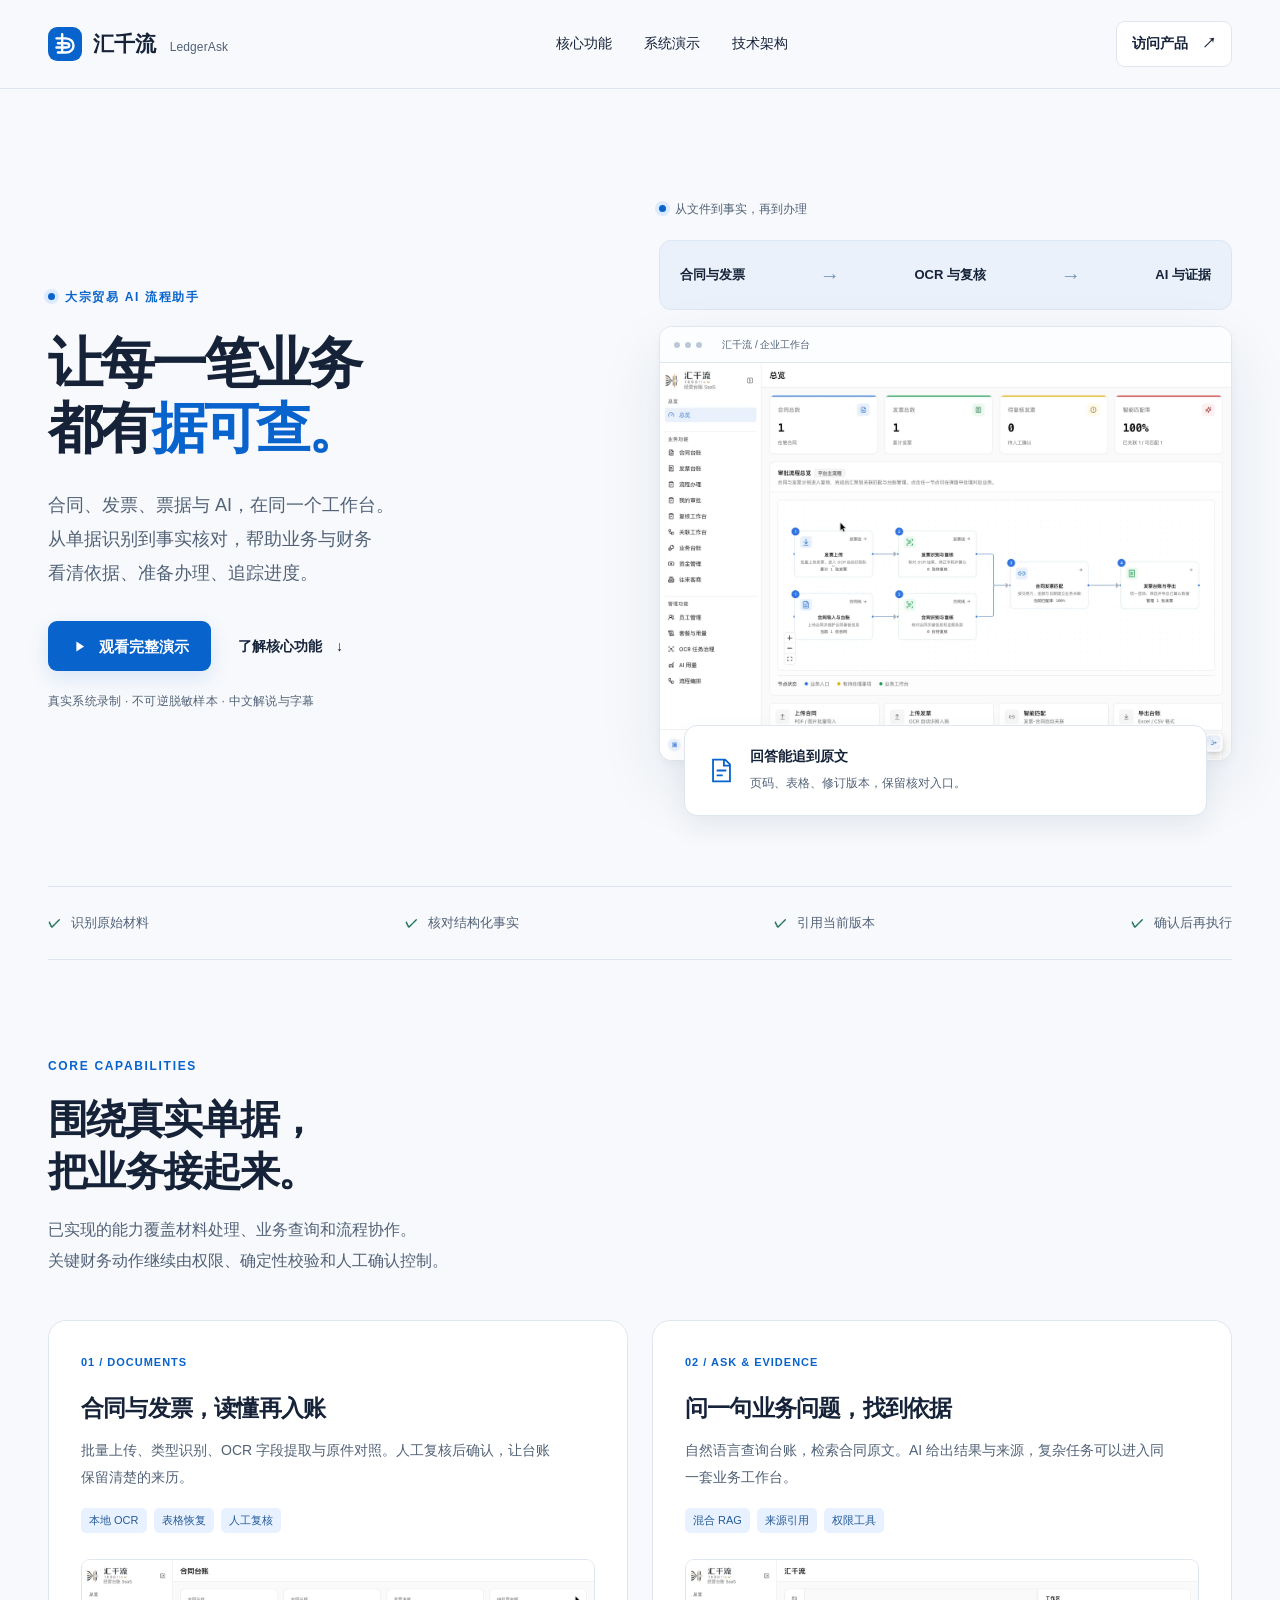
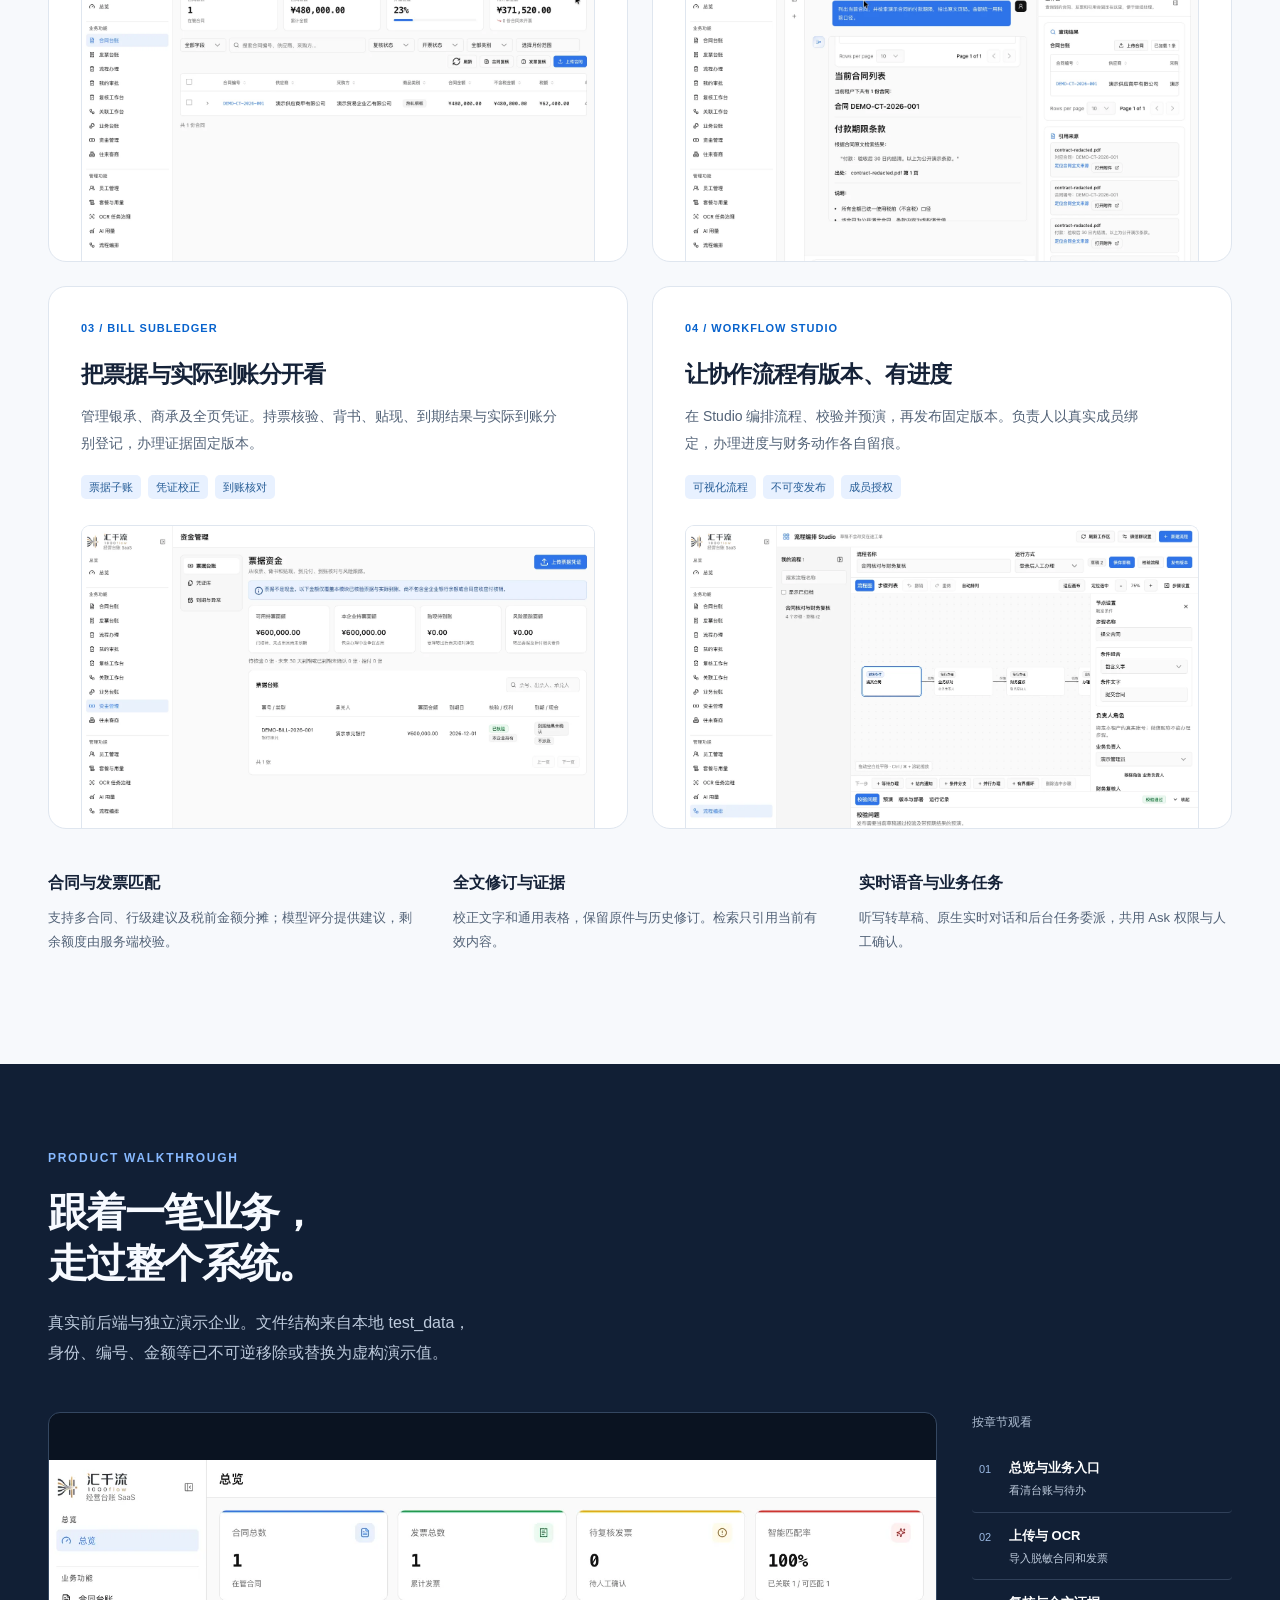
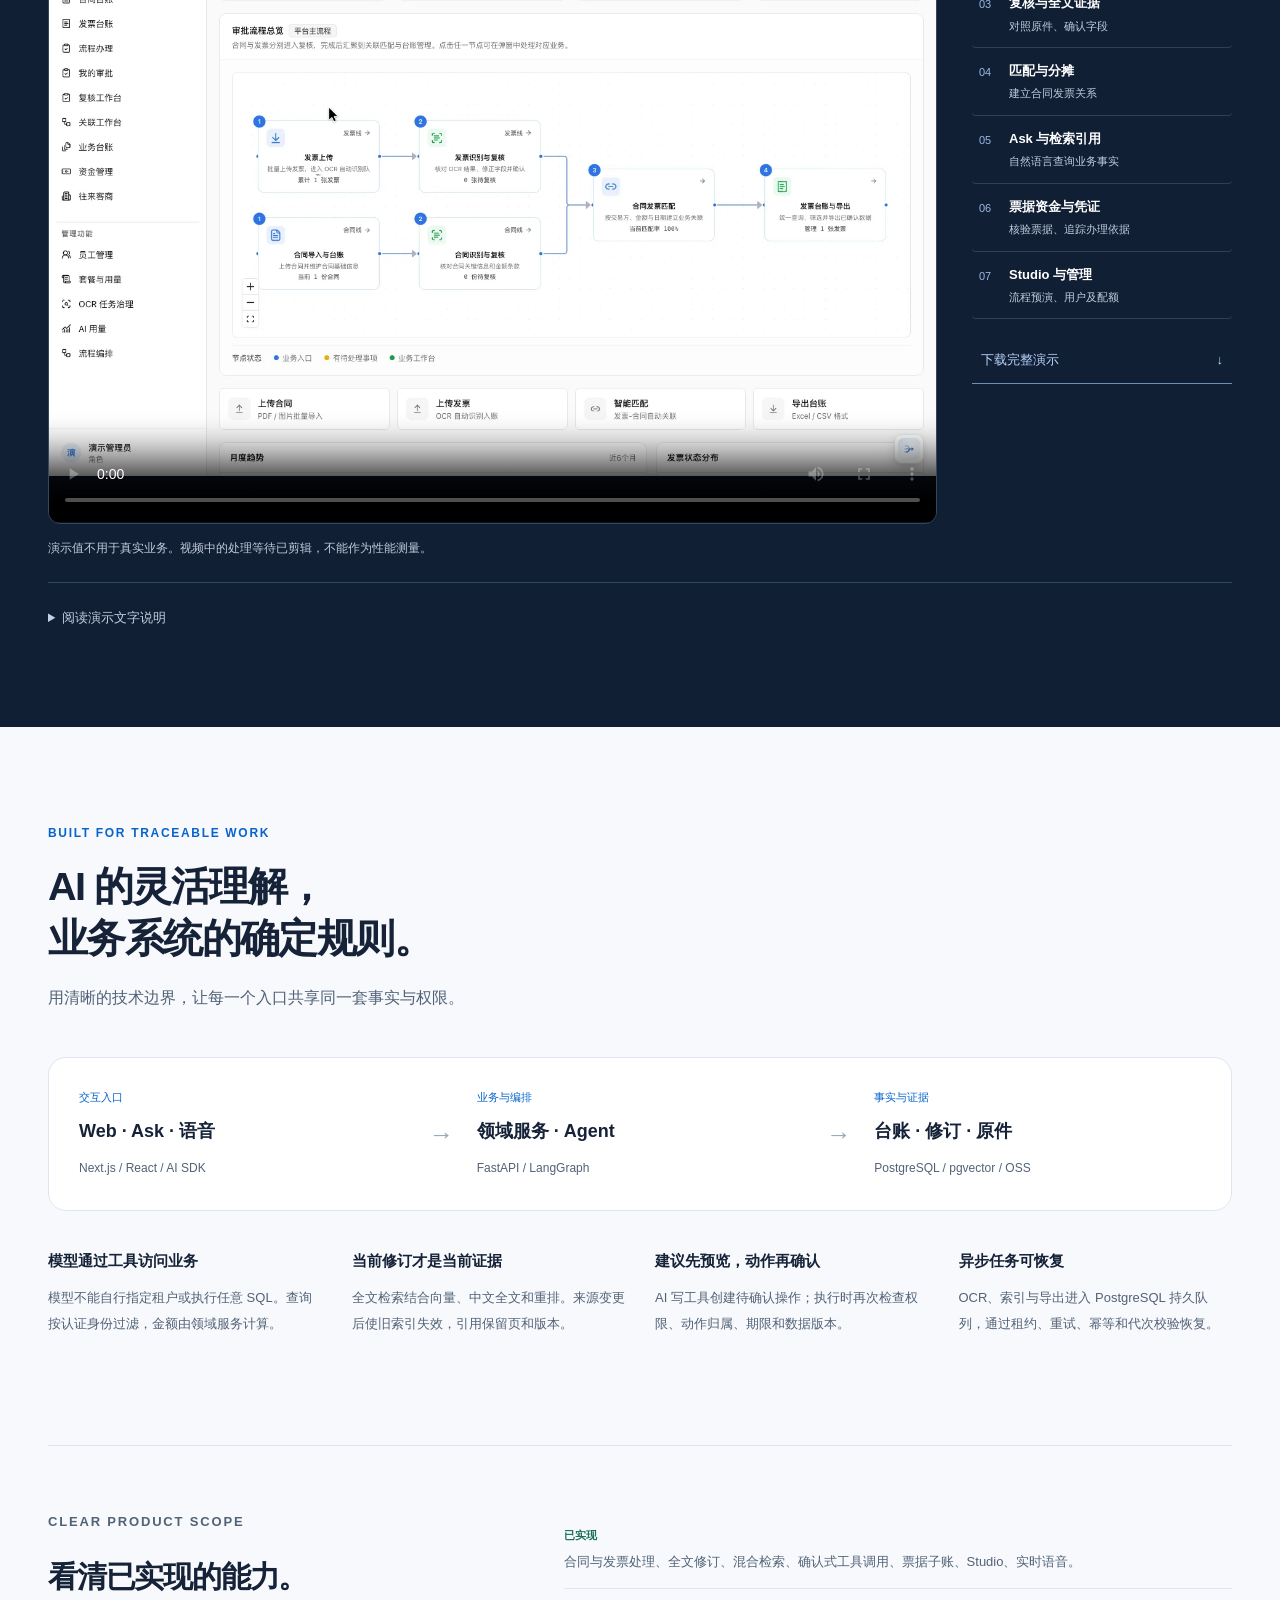
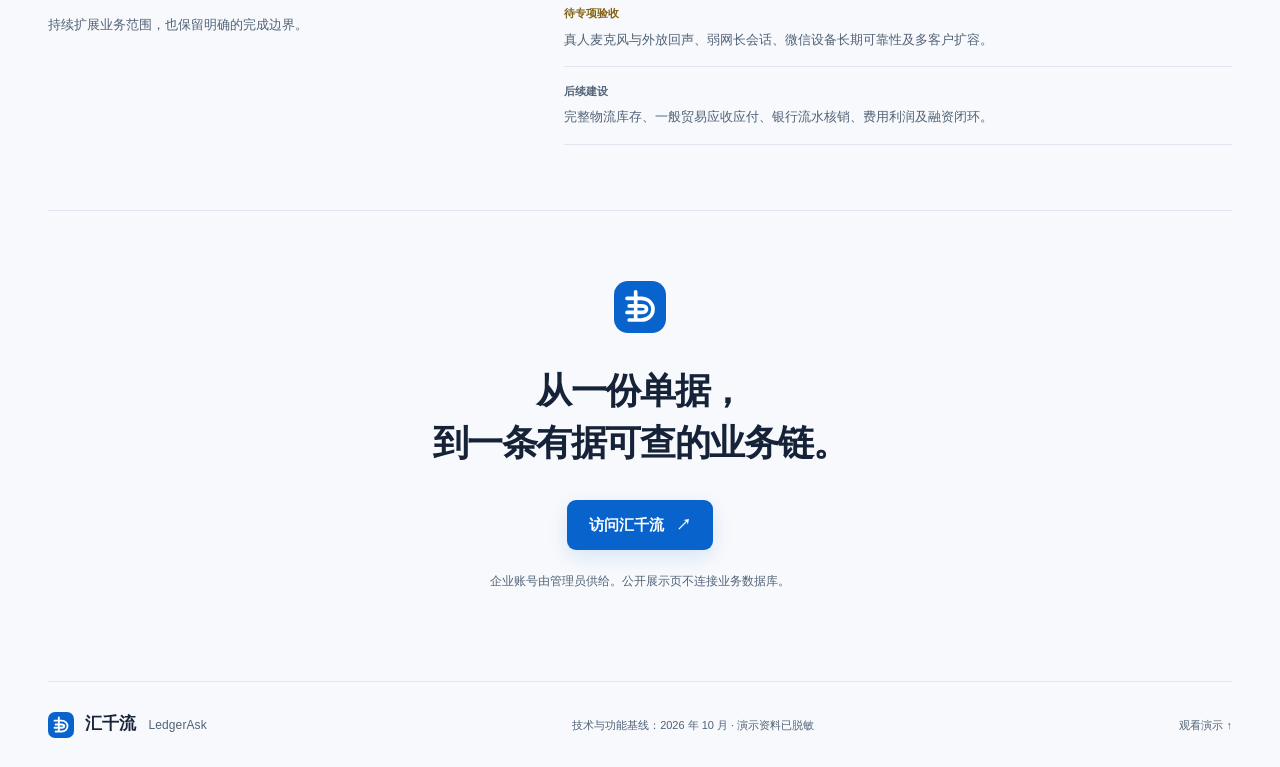
==== ledgerask/index.html @ fc3cd7b1 "Feat: 添加汇千流公开展示与脱敏系统演示" ====
<!doctype html>
<html lang="zh-CN">
<head>
  <meta charset="utf-8">
  <meta name="viewport" content="width=device-width, initial-scale=1">
  <meta name="description" content="汇千流 LedgerAsk：面向大宗贸易企业的 AI 流程助手。合同与发票 OCR、可追溯文档问答、票据资金子账与流程协作。观看脱敏数据的真实系统演示。">
  <meta name="theme-color" content="#f7f9fc">
  <meta property="og:title" content="汇千流 LedgerAsk · 大宗贸易 AI 流程助手">
  <meta property="og:description" content="从一份单据，到一条有据可查的业务链。观看完整脱敏演示。">
  <meta property="og:image" content="https://sleepinwei.github.io/ledgerask/assets/overview.webp">
  <meta property="og:url" content="https://sleepinwei.github.io/ledgerask/">
  <link rel="icon" href="assets/mark.svg" type="image/svg+xml">
  <link rel="stylesheet" href="styles.css">
  <title>汇千流 LedgerAsk · 大宗贸易 AI 流程助手</title>
  <script src="app.js" defer></script>
</head>
<body>
  <a class="skip-link" href="#main">跳到主要内容</a>
  <header class="site-header">
    <a class="brand" href="#top" aria-label="汇千流首页"><img src="assets/mark.svg" width="34" height="34" alt=""><span>汇千流 <small>LedgerAsk</small></span></a>
    <nav aria-label="主导航"><a href="#capabilities">核心功能</a><a href="#demo">系统演示</a><a href="#technology">技术架构</a></nav>
    <a class="header-cta" href="https://1000flow.com" target="_blank" rel="noopener noreferrer">访问产品 <span aria-hidden="true">↗</span></a>
  </header>
  <main id="main">
    <section class="hero section-wrap" id="top">
      <div class="hero-copy">
        <p class="eyebrow"><span class="status-dot"></span> 大宗贸易 AI 流程助手</p>
        <h1>让每一笔业务<br>都有<span class="accent">据可查。</span></h1>
        <p class="hero-description">合同、发票、票据与 AI，在同一个工作台。<br>从单据识别到事实核对，帮助业务与财务<br class="desktop-break">看清依据、准备办理、追踪进度。</p>
        <div class="hero-actions"><a class="button primary" href="#demo"><svg viewBox="0 0 24 24" aria-hidden="true"><path d="m9 5 11 7-11 7z"/></svg>观看完整演示</a><a class="text-link" href="#capabilities">了解核心功能 <span aria-hidden="true">↓</span></a></div>
        <p class="hero-note">真实系统录制 · 不可逆脱敏样本 · 中文解说与字幕</p>
      </div>
      <div class="hero-visual">
        <div class="visual-label"><span class="status-dot"></span> 从文件到事实，再到办理</div>
        <div class="flow-strip" aria-label="处理链路"><span>合同与发票</span><b aria-hidden="true">→</b><span>OCR 与复核</span><b aria-hidden="true">→</b><span>AI 与证据</span></div>
        <div class="browser-frame"><div class="browser-bar"><span></span><span></span><span></span><em>汇千流 / 企业工作台</em></div><img src="assets/overview.webp" width="1440" height="1000" alt="独立演示企业的真实总览，展示合同、发票及待办情况" fetchpriority="high"></div>
        <div class="evidence-note"><svg viewBox="0 0 24 24" aria-hidden="true"><path d="M9 3H5v18h14V7l-4-4H9zm5 0v5h5M8 12h8M8 16h5"/></svg><div><strong>回答能追到原文</strong><span>页码、表格、修订版本，保留核对入口。</span></div></div>
      </div>
    </section>
    <div class="principles-strip section-wrap"><span>识别原始材料</span><span>核对结构化事实</span><span>引用当前版本</span><span>确认后再执行</span></div>

    <section class="section-wrap capabilities" id="capabilities">
      <div class="section-heading"><p class="eyebrow">CORE CAPABILITIES</p><h2>围绕真实单据，<br>把业务接起来。</h2><p>已实现的能力覆盖材料处理、业务查询和流程协作。<br>关键财务动作继续由权限、确定性校验和人工确认控制。</p></div>
      <div class="feature-grid">
        <article class="feature-card"><span class="feature-number">01 / DOCUMENTS</span><h3>合同与发票，读懂再入账</h3><p>批量上传、类型识别、OCR 字段提取与原件对照。人工复核后确认，让台账保留清楚的来历。</p><div class="tags"><span>本地 OCR</span><span>表格恢复</span><span>人工复核</span></div><img src="assets/contracts.webp" alt="脱敏合同台账与服务端金额字段" width="1440" height="1000" loading="lazy"></article>
        <article class="feature-card"><span class="feature-number">02 / ASK & EVIDENCE</span><h3>问一句业务问题，找到依据</h3><p>自然语言查询台账，检索合同原文。AI 给出结果与来源，复杂任务可以进入同一套业务工作台。</p><div class="tags"><span>混合 RAG</span><span>来源引用</span><span>权限工具</span></div><img src="assets/ask.webp" alt="Ask 在独立演示企业查询合同并返回原文引用" width="1440" height="1000" loading="lazy"></article>
        <article class="feature-card"><span class="feature-number">03 / BILL SUBLEDGER</span><h3>把票据与实际到账分开看</h3><p>管理银承、商承及全页凭证。持票核验、背书、贴现、到期结果与实际到账分别登记，办理证据固定版本。</p><div class="tags"><span>票据子账</span><span>凭证校正</span><span>到账核对</span></div><img src="assets/funds.webp" alt="脱敏票据资金子账及凭证入口" width="1440" height="1000" loading="lazy"></article>
        <article class="feature-card"><span class="feature-number">04 / WORKFLOW STUDIO</span><h3>让协作流程有版本、有进度</h3><p>在 Studio 编排流程、校验并预演，再发布固定版本。负责人以真实成员绑定，办理进度与财务动作各自留痕。</p><div class="tags"><span>可视化流程</span><span>不可变发布</span><span>成员授权</span></div><img src="assets/studio.webp" alt="Studio 脱敏流程图、节点配置和预演界面" width="1440" height="1000" loading="lazy"></article>
      </div>
      <div class="secondary-features"><article><h3>合同与发票匹配</h3><p>支持多合同、行级建议及税前金额分摊；模型评分提供建议，剩余额度由服务端校验。</p></article><article><h3>全文修订与证据</h3><p>校正文字和通用表格，保留原件与历史修订。检索只引用当前有效内容。</p></article><article><h3>实时语音与业务任务</h3><p>听写转草稿、原生实时对话和后台任务委派，共用 Ask 权限与人工确认。</p></article></div>
    </section>

    <section class="demo-section" id="demo">
      <div class="section-wrap"><div class="section-heading"><p class="eyebrow">PRODUCT WALKTHROUGH</p><h2>跟着一笔业务，<br>走过整个系统。</h2><p>真实前后端与独立演示企业。文件结构来自本地 test_data，<br>身份、编号、金额等已不可逆移除或替换为虚构演示值。</p></div>
        <div class="demo-grid"><div class="video-frame"><video id="walkthrough" controls playsinline preload="metadata" poster="assets/overview.webp" aria-label="汇千流完整系统演示，含中文解说"><source src="assets/ledgerask-walkthrough.mp4" type="video/mp4"><track kind="captions" src="assets/captions-zh.vtt" srclang="zh-CN" label="中文"><track kind="chapters" src="assets/chapters-zh.vtt" srclang="zh-CN" label="演示章节"><p>浏览器无法播放视频。<a href="assets/ledgerask-walkthrough.mp4">下载 MP4 演示</a></p></video><p class="video-footnote">演示值不用于真实业务。视频中的处理等待已剪辑，不能作为性能测量。</p></div><div class="chapters" aria-label="视频章节"><p class="chapter-label">按章节观看</p><ol id="chapter-list"><li><button data-time="0"><span>01</span><strong>总览与业务入口</strong><small>看清台账与待办</small></button></li><li><button data-time="25.6"><span>02</span><strong>上传与 OCR</strong><small>导入脱敏合同和发票</small></button></li><li><button data-time="57.9"><span>03</span><strong>复核与全文证据</strong><small>对照原件、确认字段</small></button></li><li><button data-time="91.9"><span>04</span><strong>匹配与分摊</strong><small>建立合同发票关系</small></button></li><li><button data-time="124.7"><span>05</span><strong>Ask 与检索引用</strong><small>自然语言查询业务事实</small></button></li><li><button data-time="171.45"><span>06</span><strong>票据资金与凭证</strong><small>核验票据、追踪办理依据</small></button></li><li><button data-time="207.45"><span>07</span><strong>Studio 与管理</strong><small>流程预演、用户及配额</small></button></li></ol><a class="video-download" href="assets/ledgerask-walkthrough.mp4" download>下载完整演示 <span aria-hidden="true">↓</span></a></div></div>
        <details class="transcript"><summary>阅读演示文字说明</summary><div id="transcript-content"><p>演示先从企业总览进入合同和发票台账，上传经过不可逆脱敏的文件。系统提取字段后，用户在复核工作台核对原件并确认数据；全文工作台保留页码及修订。合同与发票建立税前金额分摊，Ask 再根据台账与原文回答问题。票据工作台区分票面金额、核验、办理状态和现金到账，Studio 通过固定版本组织协作。最后查看租户用户和配额。实时语音已实现，真人收音及弱网体验仍需专项验收。</p></div></details>
      </div>
    </section>

    <section class="section-wrap technology" id="technology"><div class="section-heading"><p class="eyebrow">BUILT FOR TRACEABLE WORK</p><h2>AI 的灵活理解，<br>业务系统的确定规则。</h2><p>用清晰的技术边界，让每一个入口共享同一套事实与权限。</p></div><div class="architecture" aria-label="系统技术架构"><div><small>交互入口</small><strong>Web · Ask · 语音</strong><span>Next.js / React / AI SDK</span></div><span class="architecture-arrow" aria-hidden="true">→</span><div><small>业务与编排</small><strong>领域服务 · Agent</strong><span>FastAPI / LangGraph</span></div><span class="architecture-arrow" aria-hidden="true">→</span><div><small>事实与证据</small><strong>台账 · 修订 · 原件</strong><span>PostgreSQL / pgvector / OSS</span></div></div><div class="technical-grid"><article><h3>模型通过工具访问业务</h3><p>模型不能自行指定租户或执行任意 SQL。查询按认证身份过滤，金额由领域服务计算。</p></article><article><h3>当前修订才是当前证据</h3><p>全文检索结合向量、中文全文和重排。来源变更后使旧索引失效，引用保留页和版本。</p></article><article><h3>建议先预览，动作再确认</h3><p>AI 写工具创建待确认操作；执行时再次检查权限、动作归属、期限和数据版本。</p></article><article><h3>异步任务可恢复</h3><p>OCR、索引与导出进入 PostgreSQL 持久队列，通过租约、重试、幂等和代次校验恢复。</p></article></div></section>

    <section class="section-wrap boundaries"><div><p class="eyebrow">CLEAR PRODUCT SCOPE</p><h2>看清已实现的能力。</h2><p>持续扩展业务范围，也保留明确的完成边界。</p></div><div class="scope-list"><p><span class="scope-status">已实现</span>合同与发票处理、全文修订、混合检索、确认式工具调用、票据子账、Studio、实时语音。</p><p><span class="scope-status pending">待专项验收</span>真人麦克风与外放回声、弱网长会话、微信设备长期可靠性及多客户扩容。</p><p><span class="scope-status planned">后续建设</span>完整物流库存、一般贸易应收应付、银行流水核销、费用利润及融资闭环。</p></div></section>
    <section class="closing section-wrap"><img src="assets/mark.svg" width="52" height="52" alt=""><h2>从一份单据，<br>到一条有据可查的业务链。</h2><a class="button primary" href="https://1000flow.com" target="_blank" rel="noopener noreferrer">访问汇千流 <span aria-hidden="true">↗</span></a><p>企业账号由管理员供给。公开展示页不连接业务数据库。</p></section>
  </main>
  <footer class="section-wrap"><a class="brand" href="#top"><img src="assets/mark.svg" width="26" height="26" alt=""><span>汇千流 <small>LedgerAsk</small></span></a><p>技术与功能基线：2026 年 10 月 · 演示资料已脱敏</p><a href="#demo">观看演示 ↑</a></footer>
</body>
</html>
---- ledgerask/styles.css ----
:root{--background:#f7f9fc;--card:#fff;--ink:#152238;--muted:#526277;--accent:#0863cd;--accent-light:#e8f1ff;--border:#dfe6ef;--dark:#111f35;--success:#197052;--radius:18px}*{box-sizing:border-box}html{scroll-behavior:smooth;scroll-padding-top:96px}body{margin:0;background:var(--background);color:var(--ink);font-family:Inter,-apple-system,BlinkMacSystemFont,"PingFang SC","Microsoft YaHei",sans-serif;font-size:16px;line-height:1.7}a{color:inherit;text-decoration:none}button,a{-webkit-tap-highlight-color:transparent}button{font:inherit;cursor:pointer}button:focus-visible,a:focus-visible,summary:focus-visible{outline:3px solid var(--accent);outline-offset:5px}img{max-width:100%;height:auto}svg{width:22px;height:22px;flex:none}section{scroll-margin-top:28px}.section-wrap{width:min(1240px,calc(100% - 96px));margin-inline:auto}.skip-link{position:fixed;top:-70px;left:20px;z-index:20;background:var(--ink);color:white;padding:12px 20px}.skip-link:focus{top:12px}.site-header{display:flex;align-items:center;justify-content:space-between;padding:21px 48px;border-bottom:1px solid var(--border);position:sticky;top:0;z-index:10;background:rgba(247,249,252,.96);backdrop-filter:blur(10px)}.brand{display:flex;align-items:center;gap:11px;font-size:21px;font-weight:700;letter-spacing:.01em}.brand small{font-size:12px;letter-spacing:.01em;font-weight:500;color:var(--muted);margin-left:7px}.site-header nav{display:flex;gap:32px;font-size:14px}.site-header nav a{padding:9px 0}.site-header a:hover{color:var(--accent)}.header-cta{font-size:14px;font-weight:600;padding:10px 15px;border:1px solid var(--border);border-radius:9px;background:white}.header-cta span{margin-left:10px}.hero{display:grid;grid-template-columns:1fr 1.03fr;gap:55px;align-items:center;padding:94px 0 70px}.eyebrow{color:var(--accent);font-size:12px;letter-spacing:.14em;font-weight:650;text-transform:uppercase;margin:0 0 24px;display:flex;align-items:center;gap:10px}.status-dot{width:7px;height:7px;border-radius:50%;background:var(--accent);display:inline-block;box-shadow:0 0 0 4px #dceaff;flex:none}h1,h2,h3,p{margin-top:0}h1{font-size:clamp(43px,4.3vw,64px);font-weight:750;line-height:1.19;letter-spacing:-.055em;margin-bottom:26px}.accent{color:var(--accent)}.hero-description{font-size:18px;line-height:1.9;color:var(--muted);margin-bottom:31px}.hero-actions{display:flex;align-items:center;gap:27px;flex-wrap:wrap}.button{display:inline-flex;align-items:center;justify-content:center;gap:12px;min-height:50px;padding:12px 22px;border-radius:9px;font-size:15px;font-weight:650;transition:background .2s,transform .2s}.primary{background:var(--accent);color:white;box-shadow:0 7px 20px #0863cd20}.primary:hover{background:#074fa3;transform:translateY(-2px)}.primary svg{fill:currentColor;width:17px;height:17px}.text-link{font-size:14px;font-weight:600;padding:10px 0}.text-link span{margin-left:10px}.hero-note{font-size:12px;color:var(--muted);margin:20px 0 0;letter-spacing:.02em}.hero-visual{position:relative;padding:16px 0 55px}.visual-label{display:flex;align-items:center;gap:9px;font-size:12px;color:var(--muted);margin-bottom:21px}.flow-strip{display:flex;align-items:center;justify-content:space-between;padding:17px 20px;background:#eaf1fa;border:1px solid #dce7f6;border-radius:12px;margin-bottom:16px;font-size:13px;font-weight:600}.flow-strip b{font-size:20px;font-weight:400;color:#7793b2}.browser-frame{background:white;border:1px solid var(--border);border-radius:13px;overflow:hidden;box-shadow:0 24px 65px #17345416,0 4px 10px #17345408}.browser-frame img{width:100%;display:block;aspect-ratio:1.44;object-fit:cover}.browser-bar{height:36px;display:flex;gap:5px;align-items:center;padding:0 14px;border-bottom:1px solid var(--border);background:#fcfdff}.browser-bar>span{height:6px;width:6px;border-radius:50%;background:#bcc8d8}.browser-bar em{font-size:10px;font-style:normal;margin-left:15px;color:var(--muted)}.evidence-note{position:absolute;bottom:0;left:25px;right:25px;display:flex;align-items:center;gap:14px;padding:19px 22px;background:white;border:1px solid var(--border);border-radius:13px;box-shadow:0 12px 28px #15305210}.evidence-note svg{stroke:var(--accent);fill:none;stroke-width:1.5;width:29px;height:29px}.evidence-note strong{display:block;font-size:14px}.evidence-note span{color:var(--muted);font-size:12px}.principles-strip{display:flex;justify-content:space-between;gap:16px;padding:25px 0;border-top:1px solid var(--border);border-bottom:1px solid var(--border);font-size:13px;color:var(--muted)}.principles-strip span::before{content:"✓";color:var(--success);font-weight:700;margin-right:10px}.capabilities{padding-block:96px}.section-heading{margin-bottom:44px}.section-heading .eyebrow{margin-bottom:18px}h2{font-size:clamp(32px,3.1vw,45px);line-height:1.3;letter-spacing:-.04em;margin-bottom:18px;font-weight:700}.section-heading>p:last-child{color:var(--muted);max-width:680px;line-height:1.9}.feature-grid{display:grid;grid-template-columns:1fr 1fr;gap:24px}.feature-card{background:var(--card);border:1px solid var(--border);border-radius:var(--radius);padding:32px 32px 0;overflow:hidden}.feature-number{display:block;font-size:11px;letter-spacing:.09em;color:var(--accent);font-weight:650;margin-bottom:20px}.feature-card h3{font-size:23px;line-height:1.45;letter-spacing:-.035em;margin-bottom:12px}.feature-card p{color:var(--muted);font-size:14px;line-height:1.9;max-width:480px;margin-bottom:18px}.tags{display:flex;gap:7px;flex-wrap:wrap;margin-bottom:26px}.tags span{font-size:11px;background:var(--accent-light);color:#245b95;border-radius:5px;padding:3px 8px}.feature-card img{border:1px solid var(--border);border-bottom:0;border-radius:9px 9px 0 0;width:100%;display:block;aspect-ratio:1.7;object-fit:cover;object-position:top}.secondary-features{display:grid;grid-template-columns:repeat(3,1fr);gap:32px;margin-top:40px}.secondary-features h3{font-size:16px;margin-bottom:10px}.secondary-features p{font-size:13px;line-height:1.9;color:var(--muted)}.demo-section{background:var(--dark);color:#f7faff;padding:84px 0}.demo-section .eyebrow{color:#87b9ff}.demo-section .section-heading>p:last-child{color:#becbdd}.demo-grid{display:grid;grid-template-columns:minmax(0,1fr) 260px;gap:35px}.video-frame video{width:100%;display:block;background:#0a1321;border:1px solid #344761;border-radius:12px;aspect-ratio:1.25;object-fit:contain}.video-footnote{font-size:12px;color:#c0cada;margin:14px 0 0}.chapter-label{font-size:12px;color:#b2c1d5;margin-bottom:12px}.chapters ol{list-style:none;padding:0;margin:0}.chapters button{background:none;border:0;border-bottom:1px solid #304059;color:white;text-align:left;width:100%;padding:12px 10px 12px 37px;position:relative;min-height:61px;border-radius:4px;transition:background .2s}.chapters button:hover,.chapters button[aria-current="true"]{background:#203554}.chapters button>span{position:absolute;left:7px;top:15px;color:#9ab8e2;font-size:11px}.chapters strong{display:block;font-size:13px;font-weight:600}.chapters small{display:block;font-size:11px;color:#c1cedf;margin-top:2px}.video-download{display:flex;justify-content:space-between;border-bottom:1px solid #708db4;font-size:13px;padding:16px 9px 12px;margin-top:14px;color:#b9d5ff}.transcript{margin-top:24px;border-top:1px solid #344761;padding-top:16px;font-size:13px;color:#c4d1e2}.transcript summary{cursor:pointer;padding:8px 0;width:fit-content;min-height:44px}.transcript p{max-width:900px;line-height:2;margin-top:14px}.technology{padding-block:96px}.architecture{display:flex;gap:23px;align-items:center;padding:30px;background:white;border:1px solid var(--border);border-radius:var(--radius)}.architecture>div{flex:1;min-width:0}.architecture small{display:block;font-size:11px;color:var(--accent);margin-bottom:9px}.architecture strong{font-size:18px;display:block;margin-bottom:7px}.architecture div>span{font-size:12px;color:var(--muted)}.architecture-arrow{font-size:25px;color:#92a8c0}.technical-grid{display:grid;grid-template-columns:repeat(4,1fr);gap:30px;margin-top:38px}.technical-grid h3{font-size:15px;line-height:1.6;margin-bottom:12px}.technical-grid p{font-size:13px;color:var(--muted);line-height:1.95}.boundaries{display:grid;grid-template-columns:.8fr 1.2fr;gap:70px;border-top:1px solid var(--border);padding-top:65px;padding-bottom:65px}.boundaries h2{font-size:30px}.boundaries p{font-size:13px;color:var(--muted)}.scope-list p{padding:15px 0;border-bottom:1px solid var(--border);margin:0;font-size:13px}.scope-status{display:block;font-size:11px;font-weight:650;color:var(--success);margin-bottom:6px}.scope-status.pending{color:#836214}.scope-status.planned{color:var(--muted)}.closing{text-align:center;border-top:1px solid var(--border);padding-block:70px 78px}.closing>img{margin-bottom:24px}.closing h2{font-size:36px;line-height:1.45}.closing .button{margin-top:13px}.closing p{font-size:12px;color:var(--muted);margin-top:21px}footer{border-top:1px solid var(--border);padding-block:28px;display:flex;align-items:center;justify-content:space-between;gap:20px}footer .brand{font-size:17px}footer p,footer>a:last-child{font-size:11px;color:var(--muted);margin:0}
@media(min-width:1500px){.hero{padding-block:110px 90px}}@media(max-width:1050px){.section-wrap{width:calc(100% - 64px)}.site-header{padding:16px 32px}.site-header nav{gap:20px}.hero{gap:28px;padding-block:65px}.hero-description{font-size:16px}.hero-actions{gap:18px}.technical-grid{grid-template-columns:1fr 1fr}.demo-grid{grid-template-columns:minmax(0,1fr) 220px;gap:22px}.feature-card{padding:25px 25px 0}.boundaries{gap:40px}.desktop-break{display:none}}
@media(max-width:760px){html{scroll-padding-top:80px}.section-wrap{width:calc(100% - 40px)}.site-header{padding:14px 20px}.brand{font-size:18px}.brand small{display:none}.site-header nav{display:none}.header-cta{font-size:12px;padding:9px 12px}.hero{grid-template-columns:1fr;padding:52px 0 40px;gap:38px}h1{font-size:48px}.hero-description{font-size:16px}.hero-visual{max-width:600px;width:100%}.principles-strip{display:grid;grid-template-columns:1fr 1fr;font-size:12px;padding:20px 0;gap:13px}.capabilities,.technology{padding-block:62px}.section-heading{margin-bottom:30px}h2{font-size:32px}.section-heading>p:last-child{font-size:14px}.feature-grid{grid-template-columns:1fr;gap:20px}.feature-card h3{font-size:22px}.secondary-features{grid-template-columns:1fr;gap:13px;margin-top:28px}.secondary-features article{padding-bottom:12px;border-bottom:1px solid var(--border)}.demo-section{padding-block:60px}.demo-grid{grid-template-columns:1fr;gap:28px}.chapters ol{display:grid;grid-template-columns:1fr 1fr;gap:4px 10px}.chapters button{min-height:76px}.video-download{max-width:300px}.architecture{flex-direction:column;align-items:stretch;padding:25px;gap:14px}.architecture-arrow{transform:rotate(90deg);align-self:flex-start;line-height:1}.technical-grid{gap:20px}.boundaries{grid-template-columns:1fr;gap:18px;padding-block:45px}.boundaries .eyebrow{margin-bottom:15px}.closing{padding-block:50px}.closing h2{font-size:30px}footer{flex-wrap:wrap;gap:12px}footer p{width:100%;order:3}}
@media(prefers-reduced-motion:reduce){html{scroll-behavior:auto}*,*::before,*::after{transition:none!important;animation:none!important}.primary:hover{transform:none}}
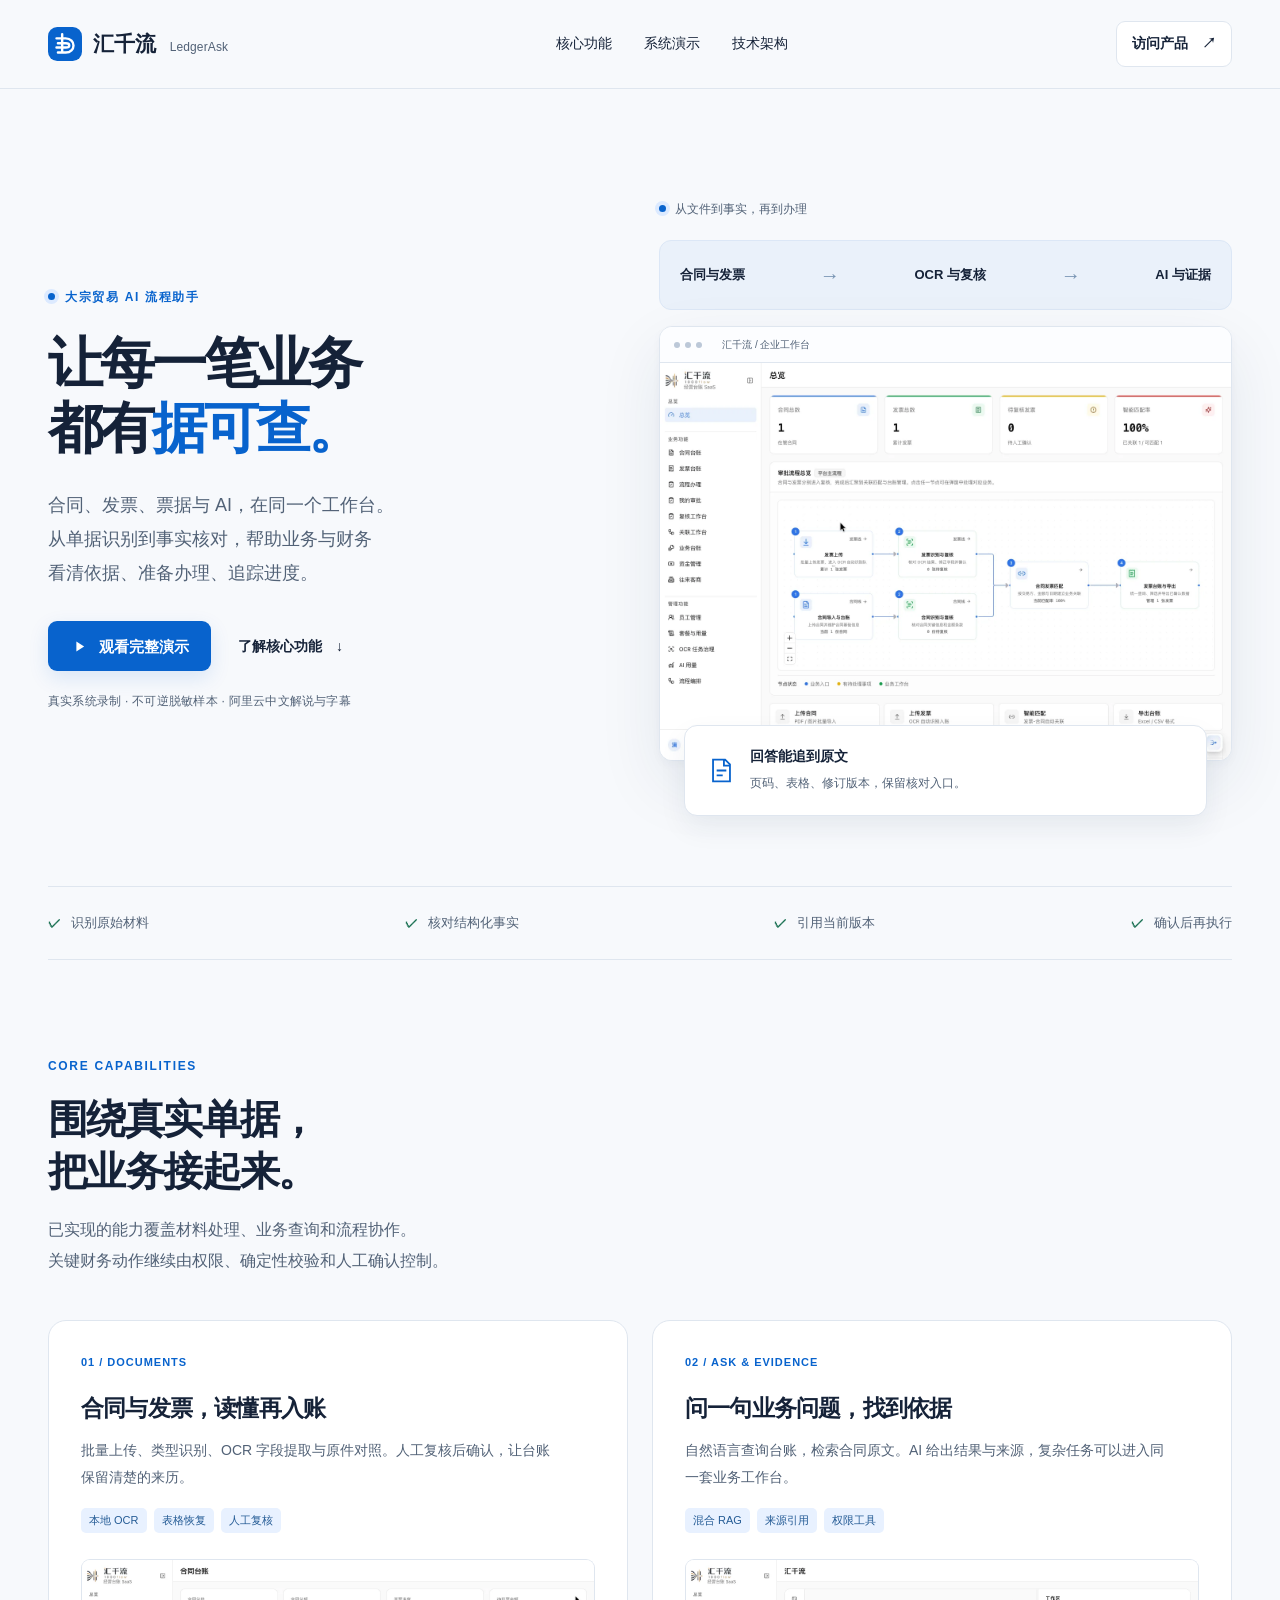
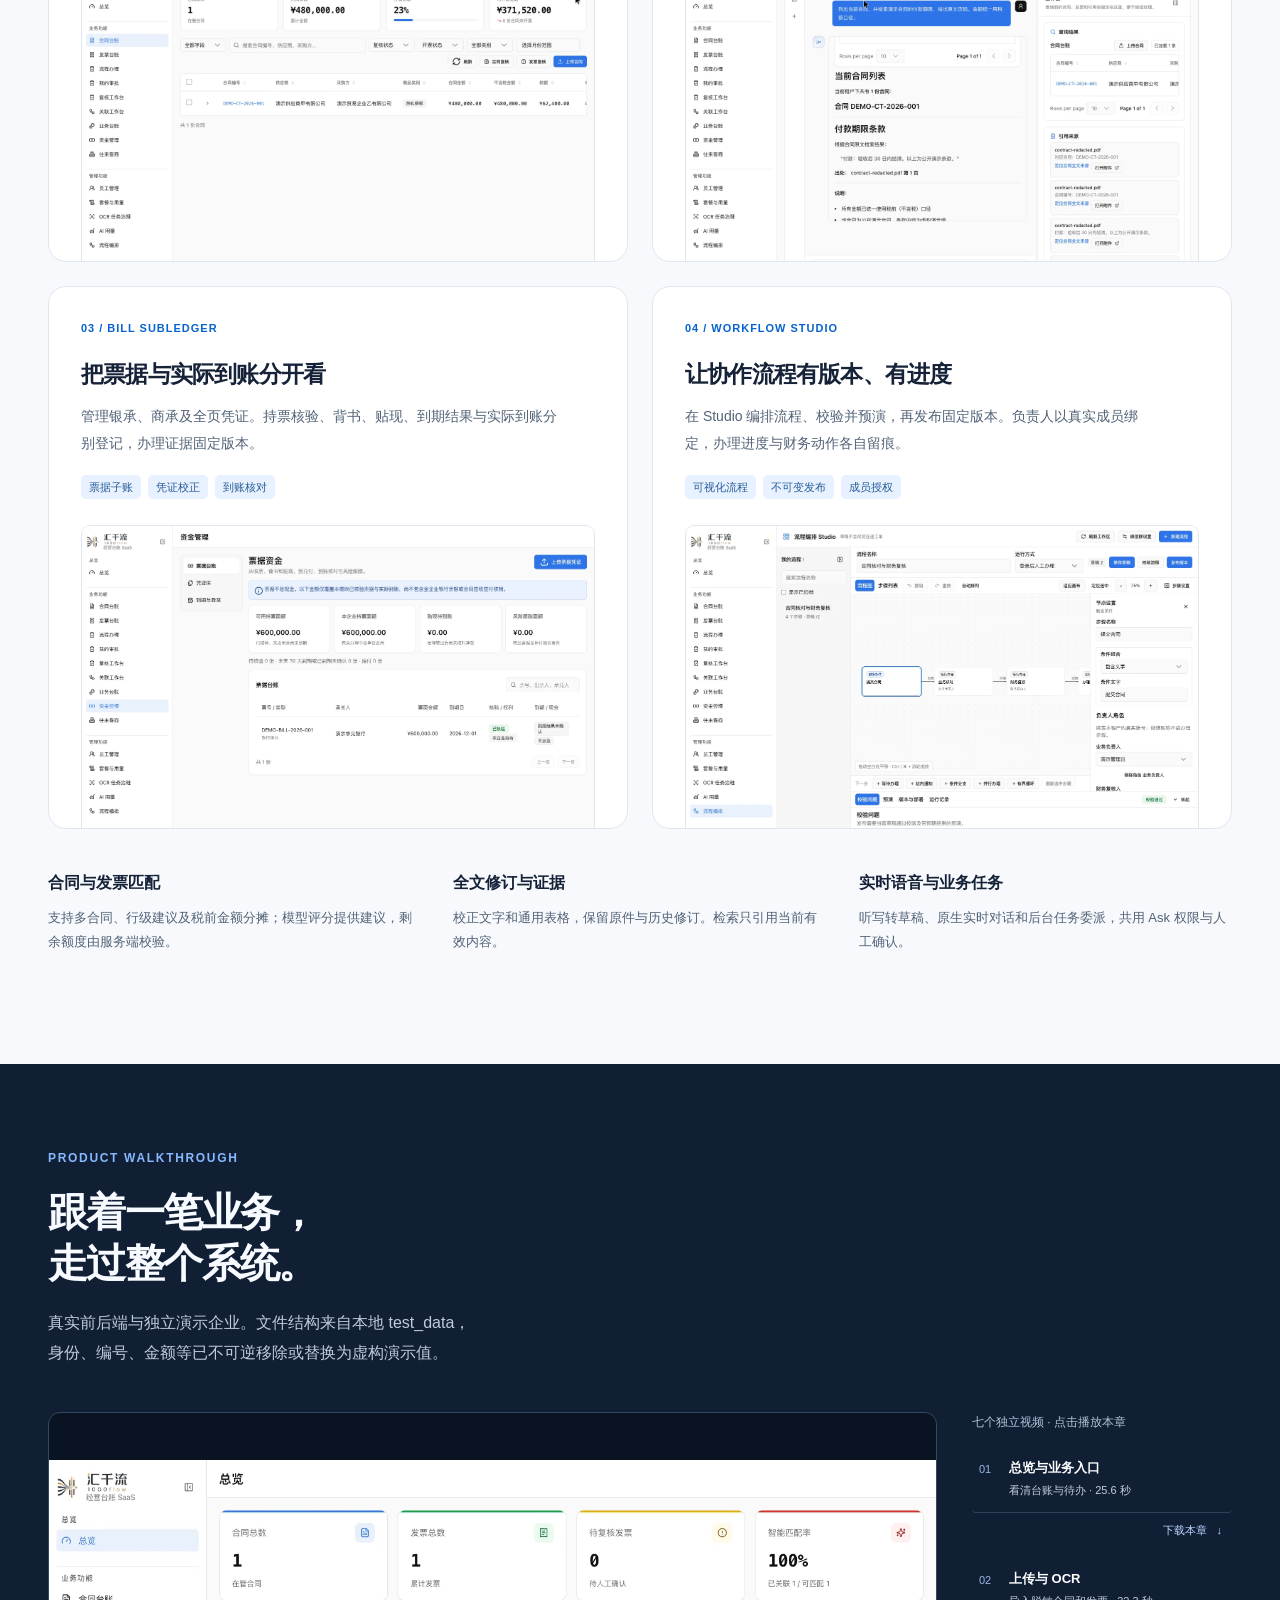
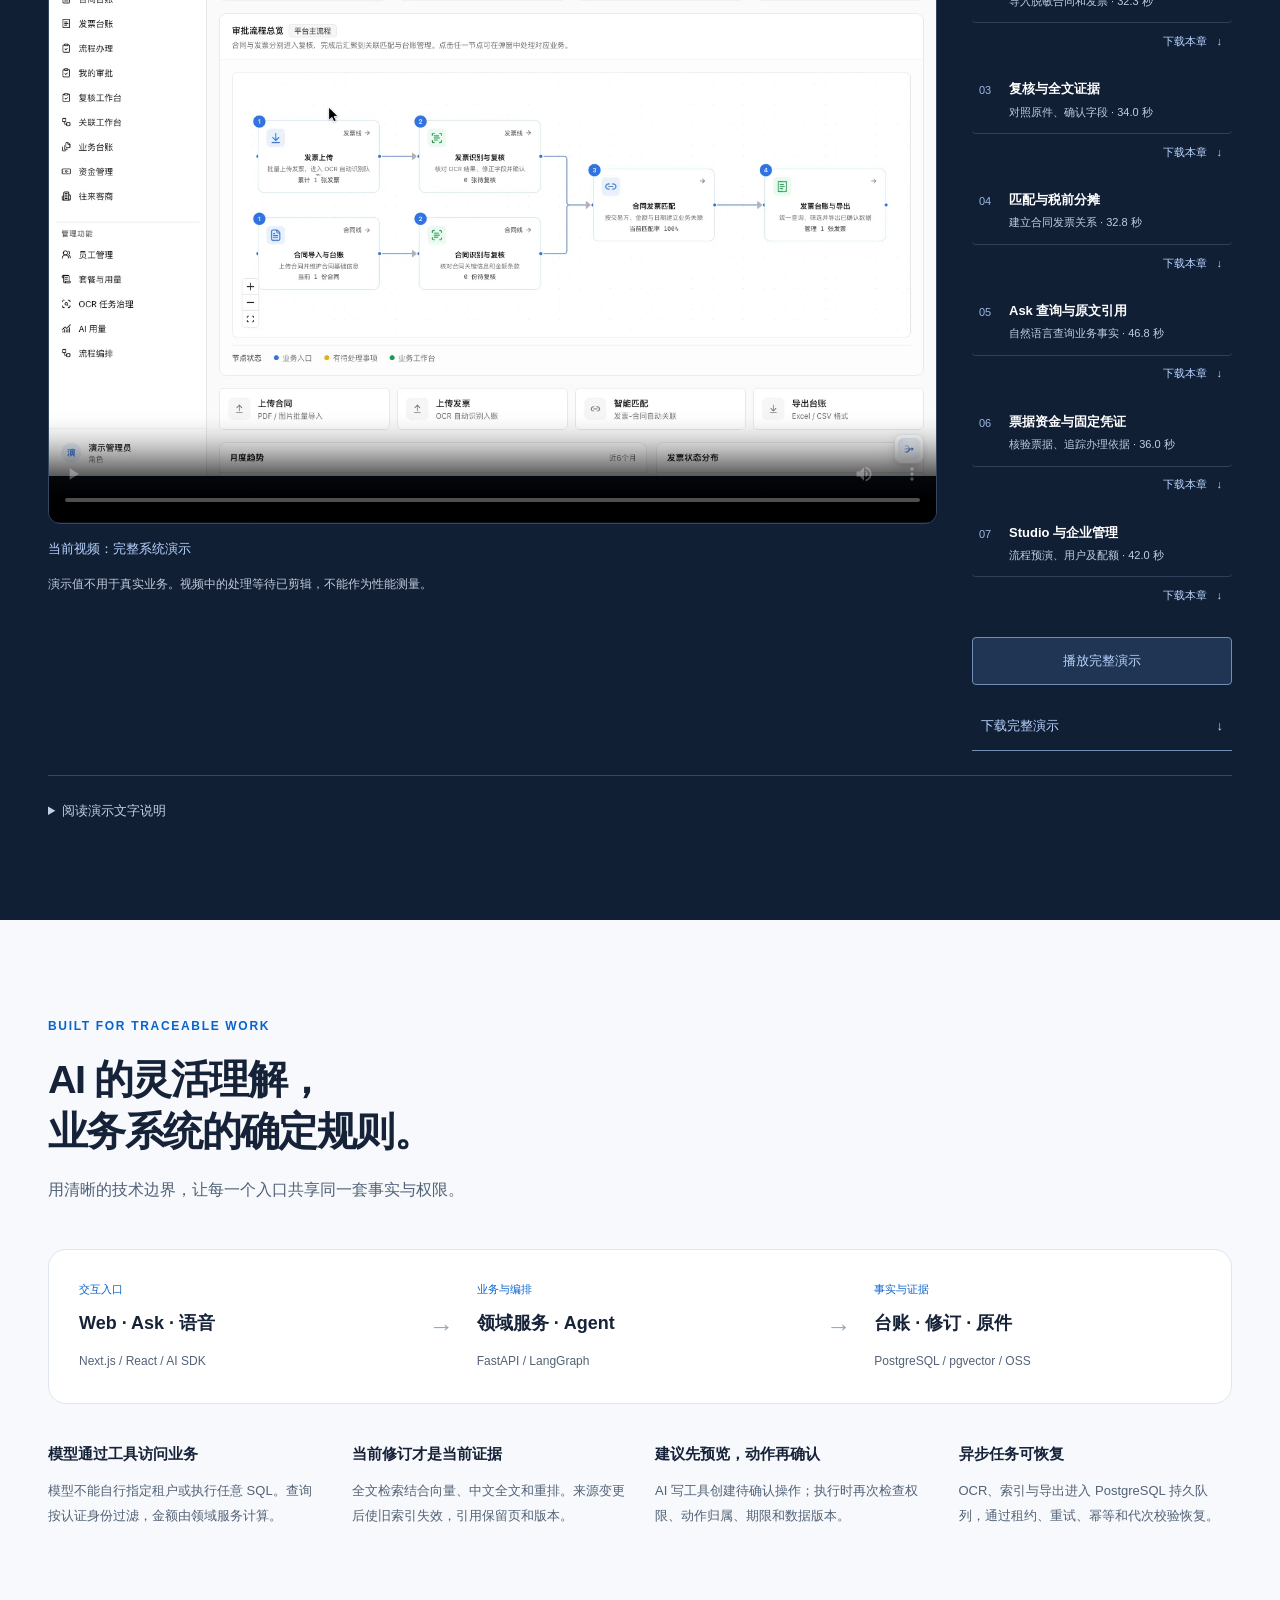
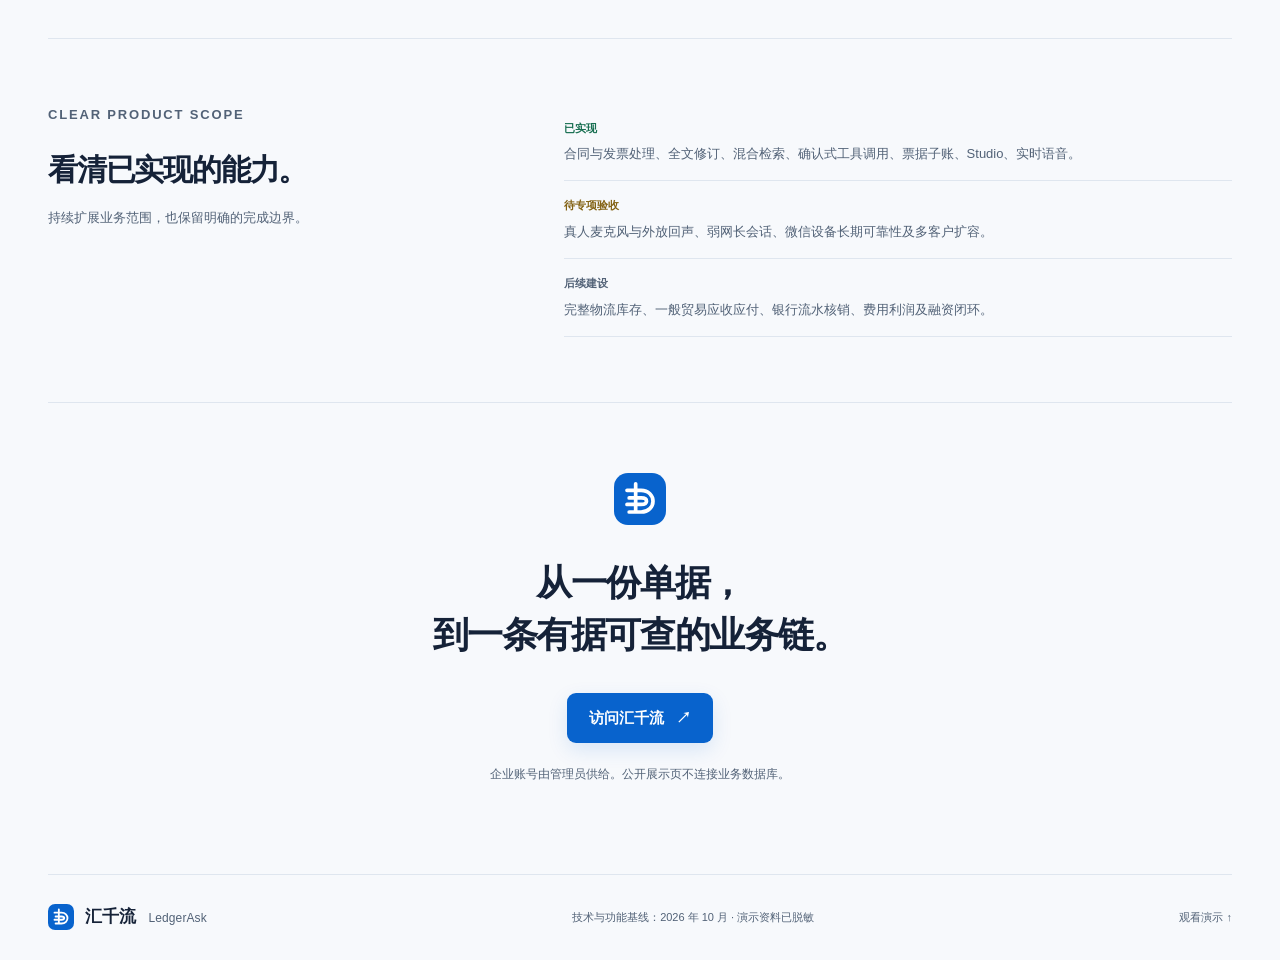
==== commit 8512f5f8: "feat: 更新分章演示与阿里云中文解说" ====
--- a/ledgerask/index.html
+++ b/ledgerask/index.html
@@ -10,9 +10,9 @@
   <meta property="og:image" content="https://sleepinwei.github.io/ledgerask/assets/overview.webp">
   <meta property="og:url" content="https://sleepinwei.github.io/ledgerask/">
   <link rel="icon" href="assets/mark.svg" type="image/svg+xml">
-  <link rel="stylesheet" href="styles.css">
+  <link rel="stylesheet" href="styles.css?v=20261009-chapters">
   <title>汇千流 LedgerAsk · 大宗贸易 AI 流程助手</title>
-  <script src="app.js" defer></script>
+  <script src="app.js?v=20261009-chapters" defer></script>
 </head>
 <body>
   <a class="skip-link" href="#main">跳到主要内容</a>
@@ -28,7 +28,7 @@
         <h1>让每一笔业务<br>都有<span class="accent">据可查。</span></h1>
         <p class="hero-description">合同、发票、票据与 AI，在同一个工作台。<br>从单据识别到事实核对，帮助业务与财务<br class="desktop-break">看清依据、准备办理、追踪进度。</p>
         <div class="hero-actions"><a class="button primary" href="#demo"><svg viewBox="0 0 24 24" aria-hidden="true"><path d="m9 5 11 7-11 7z"/></svg>观看完整演示</a><a class="text-link" href="#capabilities">了解核心功能 <span aria-hidden="true">↓</span></a></div>
-        <p class="hero-note">真实系统录制 · 不可逆脱敏样本 · 中文解说与字幕</p>
+        <p class="hero-note">真实系统录制 · 不可逆脱敏样本 · 阿里云中文解说与字幕</p>
       </div>
       <div class="hero-visual">
         <div class="visual-label"><span class="status-dot"></span> 从文件到事实，再到办理</div>
@@ -52,7 +52,7 @@
 
     <section class="demo-section" id="demo">
       <div class="section-wrap"><div class="section-heading"><p class="eyebrow">PRODUCT WALKTHROUGH</p><h2>跟着一笔业务，<br>走过整个系统。</h2><p>真实前后端与独立演示企业。文件结构来自本地 test_data，<br>身份、编号、金额等已不可逆移除或替换为虚构演示值。</p></div>
-        <div class="demo-grid"><div class="video-frame"><video id="walkthrough" controls playsinline preload="metadata" poster="assets/overview.webp" aria-label="汇千流完整系统演示，含中文解说"><source src="assets/ledgerask-walkthrough.mp4" type="video/mp4"><track kind="captions" src="assets/captions-zh.vtt" srclang="zh-CN" label="中文"><track kind="chapters" src="assets/chapters-zh.vtt" srclang="zh-CN" label="演示章节"><p>浏览器无法播放视频。<a href="assets/ledgerask-walkthrough.mp4">下载 MP4 演示</a></p></video><p class="video-footnote">演示值不用于真实业务。视频中的处理等待已剪辑，不能作为性能测量。</p></div><div class="chapters" aria-label="视频章节"><p class="chapter-label">按章节观看</p><ol id="chapter-list"><li><button data-time="0"><span>01</span><strong>总览与业务入口</strong><small>看清台账与待办</small></button></li><li><button data-time="25.6"><span>02</span><strong>上传与 OCR</strong><small>导入脱敏合同和发票</small></button></li><li><button data-time="57.9"><span>03</span><strong>复核与全文证据</strong><small>对照原件、确认字段</small></button></li><li><button data-time="91.9"><span>04</span><strong>匹配与分摊</strong><small>建立合同发票关系</small></button></li><li><button data-time="124.7"><span>05</span><strong>Ask 与检索引用</strong><small>自然语言查询业务事实</small></button></li><li><button data-time="171.45"><span>06</span><strong>票据资金与凭证</strong><small>核验票据、追踪办理依据</small></button></li><li><button data-time="207.45"><span>07</span><strong>Studio 与管理</strong><small>流程预演、用户及配额</small></button></li></ol><a class="video-download" href="assets/ledgerask-walkthrough.mp4" download>下载完整演示 <span aria-hidden="true">↓</span></a></div></div>
+        <div class="demo-grid"><div class="video-frame"><video id="walkthrough" controls playsinline preload="metadata" poster="assets/overview.webp" aria-label="汇千流完整系统演示，含中文解说"><source src="assets/ledgerask-walkthrough.mp4" type="video/mp4"><track kind="captions" src="assets/captions-zh.vtt" srclang="zh-CN" label="中文"><track kind="chapters" src="assets/chapters-zh.vtt" srclang="zh-CN" label="演示章节"><p>浏览器无法播放视频。<a href="assets/ledgerask-walkthrough.mp4">下载 MP4 演示</a></p></video><p id="video-status" class="video-status" role="status" aria-live="polite">当前视频：完整系统演示</p><p class="video-footnote">演示值不用于真实业务。视频中的处理等待已剪辑，不能作为性能测量。</p></div><div class="chapters" aria-label="视频章节"><p class="chapter-label">七个独立视频 · 点击播放本章</p><ol id="chapter-list"><li><button data-time="0" data-video="assets/chapters/01-overview.mp4" data-captions="assets/chapters/01-overview.vtt" data-title="总览与业务入口" aria-current="false"><span>01</span><strong>总览与业务入口</strong><small>看清台账与待办 · 25.6 秒</small></button><div class="chapter-files"><a href="assets/chapters/01-overview.mp4" download aria-label="下载总览与业务入口独立视频">下载本章 <span aria-hidden="true">↓</span></a></div></li><li><button data-time="25.55" data-video="assets/chapters/02-upload-ocr.mp4" data-captions="assets/chapters/02-upload-ocr.vtt" data-title="上传与 OCR" aria-current="false"><span>02</span><strong>上传与 OCR</strong><small>导入脱敏合同和发票 · 32.3 秒</small></button><div class="chapter-files"><a href="assets/chapters/02-upload-ocr.mp4" download aria-label="下载上传与 OCR独立视频">下载本章 <span aria-hidden="true">↓</span></a></div></li><li><button data-time="57.85" data-video="assets/chapters/03-review-evidence.mp4" data-captions="assets/chapters/03-review-evidence.vtt" data-title="复核与全文证据" aria-current="false"><span>03</span><strong>复核与全文证据</strong><small>对照原件、确认字段 · 34.0 秒</small></button><div class="chapter-files"><a href="assets/chapters/03-review-evidence.mp4" download aria-label="下载复核与全文证据独立视频">下载本章 <span aria-hidden="true">↓</span></a></div></li><li><button data-time="91.85" data-video="assets/chapters/04-matching-allocation.mp4" data-captions="assets/chapters/04-matching-allocation.vtt" data-title="匹配与税前分摊" aria-current="false"><span>04</span><strong>匹配与税前分摊</strong><small>建立合同发票关系 · 32.8 秒</small></button><div class="chapter-files"><a href="assets/chapters/04-matching-allocation.mp4" download aria-label="下载匹配与税前分摊独立视频">下载本章 <span aria-hidden="true">↓</span></a></div></li><li><button data-time="124.65" data-video="assets/chapters/05-ask-citations.mp4" data-captions="assets/chapters/05-ask-citations.vtt" data-title="Ask 查询与原文引用" aria-current="false"><span>05</span><strong>Ask 查询与原文引用</strong><small>自然语言查询业务事实 · 46.8 秒</small></button><div class="chapter-files"><a href="assets/chapters/05-ask-citations.mp4" download aria-label="下载Ask 查询与原文引用独立视频">下载本章 <span aria-hidden="true">↓</span></a></div></li><li><button data-time="171.4" data-video="assets/chapters/06-funds-evidence.mp4" data-captions="assets/chapters/06-funds-evidence.vtt" data-title="票据资金与固定凭证" aria-current="false"><span>06</span><strong>票据资金与固定凭证</strong><small>核验票据、追踪办理依据 · 36.0 秒</small></button><div class="chapter-files"><a href="assets/chapters/06-funds-evidence.mp4" download aria-label="下载票据资金与固定凭证独立视频">下载本章 <span aria-hidden="true">↓</span></a></div></li><li><button data-time="207.4" data-video="assets/chapters/07-studio-management.mp4" data-captions="assets/chapters/07-studio-management.vtt" data-title="Studio 与企业管理" aria-current="false"><span>07</span><strong>Studio 与企业管理</strong><small>流程预演、用户及配额 · 42.0 秒</small></button><div class="chapter-files"><a href="assets/chapters/07-studio-management.mp4" download aria-label="下载Studio 与企业管理独立视频">下载本章 <span aria-hidden="true">↓</span></a></div></li></ol><button class="full-video" data-video="assets/ledgerask-walkthrough.mp4" data-captions="assets/captions-zh.vtt" data-chapters="assets/chapters-zh.vtt" data-title="完整系统演示" aria-current="true">播放完整演示</button><a class="video-download" href="assets/ledgerask-walkthrough.mp4" download>下载完整演示 <span aria-hidden="true">↓</span></a></div></div>
         <details class="transcript"><summary>阅读演示文字说明</summary><div id="transcript-content"><p>演示先从企业总览进入合同和发票台账，上传经过不可逆脱敏的文件。系统提取字段后，用户在复核工作台核对原件并确认数据；全文工作台保留页码及修订。合同与发票建立税前金额分摊，Ask 再根据台账与原文回答问题。票据工作台区分票面金额、核验、办理状态和现金到账，Studio 通过固定版本组织协作。最后查看租户用户和配额。实时语音已实现，真人收音及弱网体验仍需专项验收。</p></div></details>
       </div>
     </section>
--- a/ledgerask/styles.css
+++ b/ledgerask/styles.css
@@ -2,3 +2,5 @@
 @media(min-width:1500px){.hero{padding-block:110px 90px}}@media(max-width:1050px){.section-wrap{width:calc(100% - 64px)}.site-header{padding:16px 32px}.site-header nav{gap:20px}.hero{gap:28px;padding-block:65px}.hero-description{font-size:16px}.hero-actions{gap:18px}.technical-grid{grid-template-columns:1fr 1fr}.demo-grid{grid-template-columns:minmax(0,1fr) 220px;gap:22px}.feature-card{padding:25px 25px 0}.boundaries{gap:40px}.desktop-break{display:none}}
 @media(max-width:760px){html{scroll-padding-top:80px}.section-wrap{width:calc(100% - 40px)}.site-header{padding:14px 20px}.brand{font-size:18px}.brand small{display:none}.site-header nav{display:none}.header-cta{font-size:12px;padding:9px 12px}.hero{grid-template-columns:1fr;padding:52px 0 40px;gap:38px}h1{font-size:48px}.hero-description{font-size:16px}.hero-visual{max-width:600px;width:100%}.principles-strip{display:grid;grid-template-columns:1fr 1fr;font-size:12px;padding:20px 0;gap:13px}.capabilities,.technology{padding-block:62px}.section-heading{margin-bottom:30px}h2{font-size:32px}.section-heading>p:last-child{font-size:14px}.feature-grid{grid-template-columns:1fr;gap:20px}.feature-card h3{font-size:22px}.secondary-features{grid-template-columns:1fr;gap:13px;margin-top:28px}.secondary-features article{padding-bottom:12px;border-bottom:1px solid var(--border)}.demo-section{padding-block:60px}.demo-grid{grid-template-columns:1fr;gap:28px}.chapters ol{display:grid;grid-template-columns:1fr 1fr;gap:4px 10px}.chapters button{min-height:76px}.video-download{max-width:300px}.architecture{flex-direction:column;align-items:stretch;padding:25px;gap:14px}.architecture-arrow{transform:rotate(90deg);align-self:flex-start;line-height:1}.technical-grid{gap:20px}.boundaries{grid-template-columns:1fr;gap:18px;padding-block:45px}.boundaries .eyebrow{margin-bottom:15px}.closing{padding-block:50px}.closing h2{font-size:30px}footer{flex-wrap:wrap;gap:12px}footer p{width:100%;order:3}}
 @media(prefers-reduced-motion:reduce){html{scroll-behavior:auto}*,*::before,*::after{transition:none!important;animation:none!important}.primary:hover{transform:none}}
+
+.chapter-files{display:flex;justify-content:flex-end;padding:0 10px 7px}.chapter-files a{display:inline-flex;align-items:center;gap:10px;min-height:36px;font-size:11px;color:#b9d5ff}.chapter-files a:hover{text-decoration:underline}.chapters .full-video{margin-top:17px;padding:12px;border:1px solid #708db4;min-height:48px;text-align:center;font-size:13px;color:#b9d5ff}.video-status{font-size:13px;color:#b9d5ff;margin:14px 0 0}
